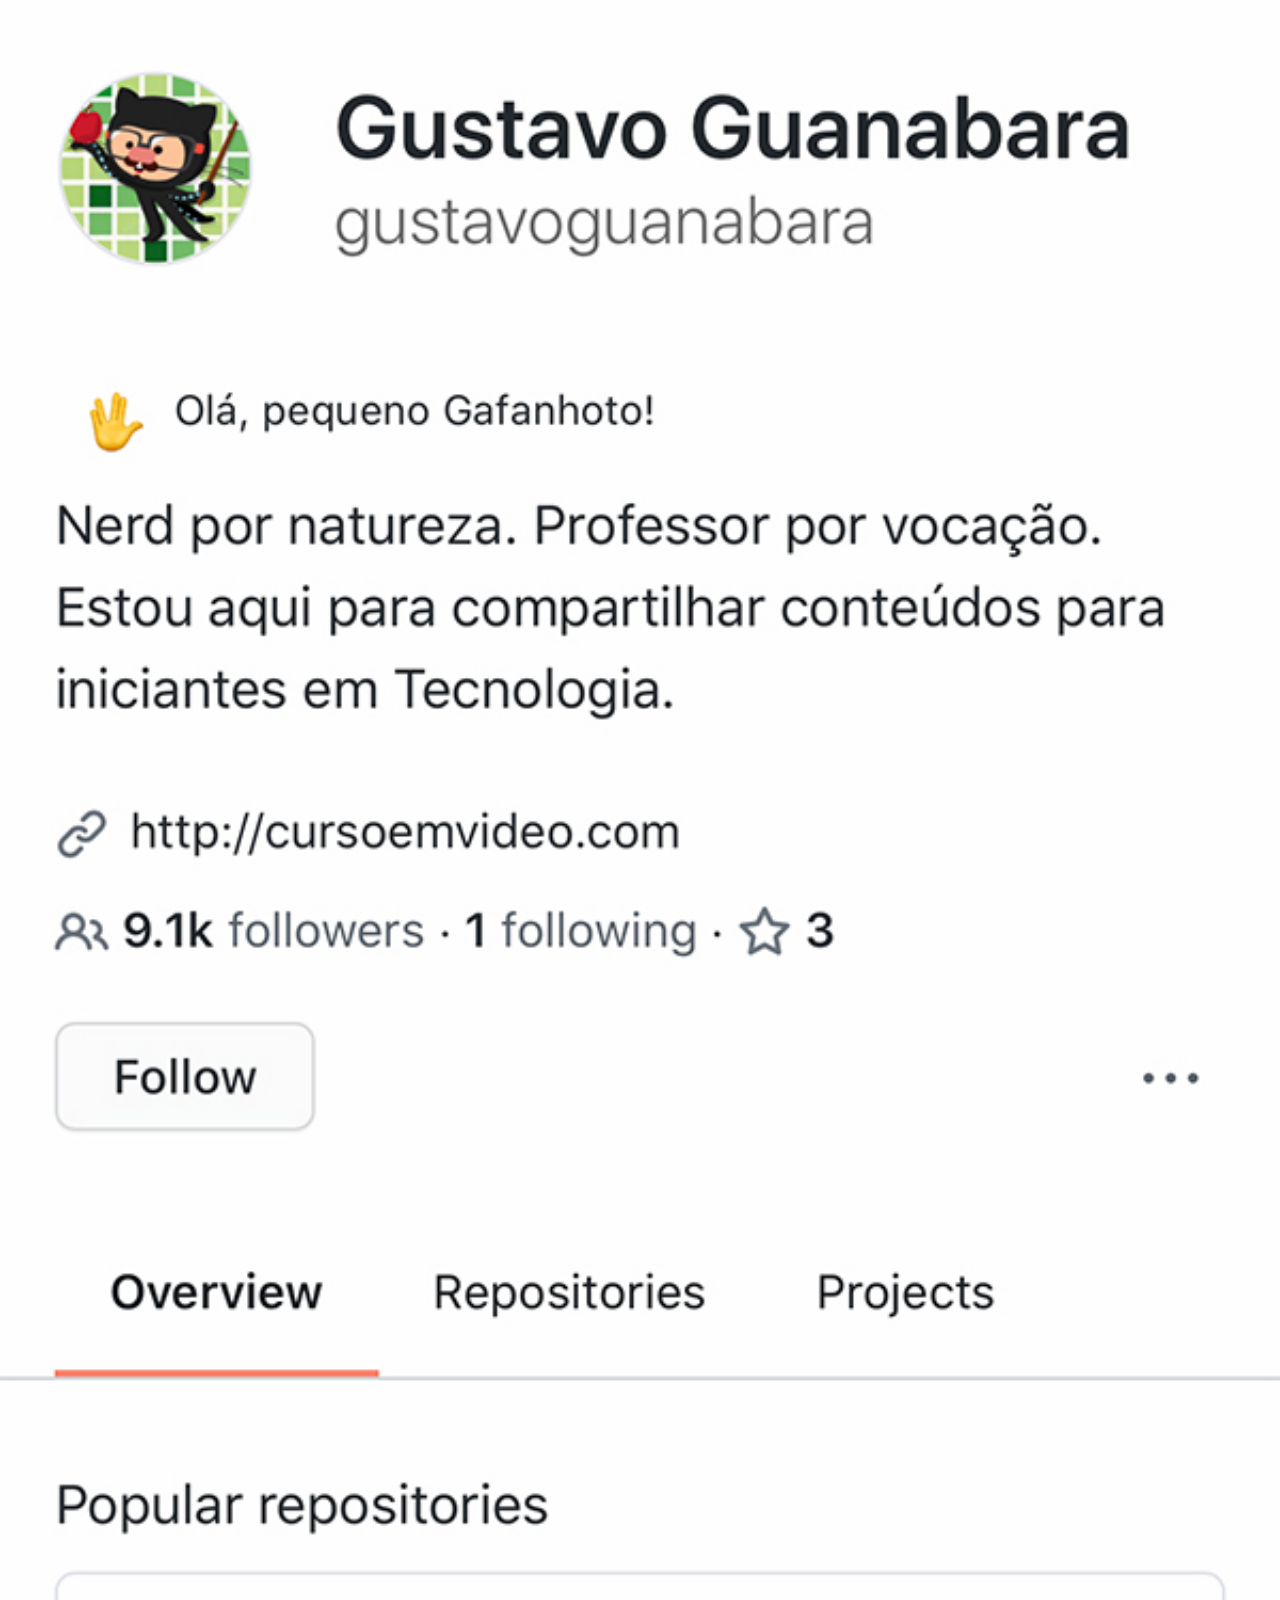
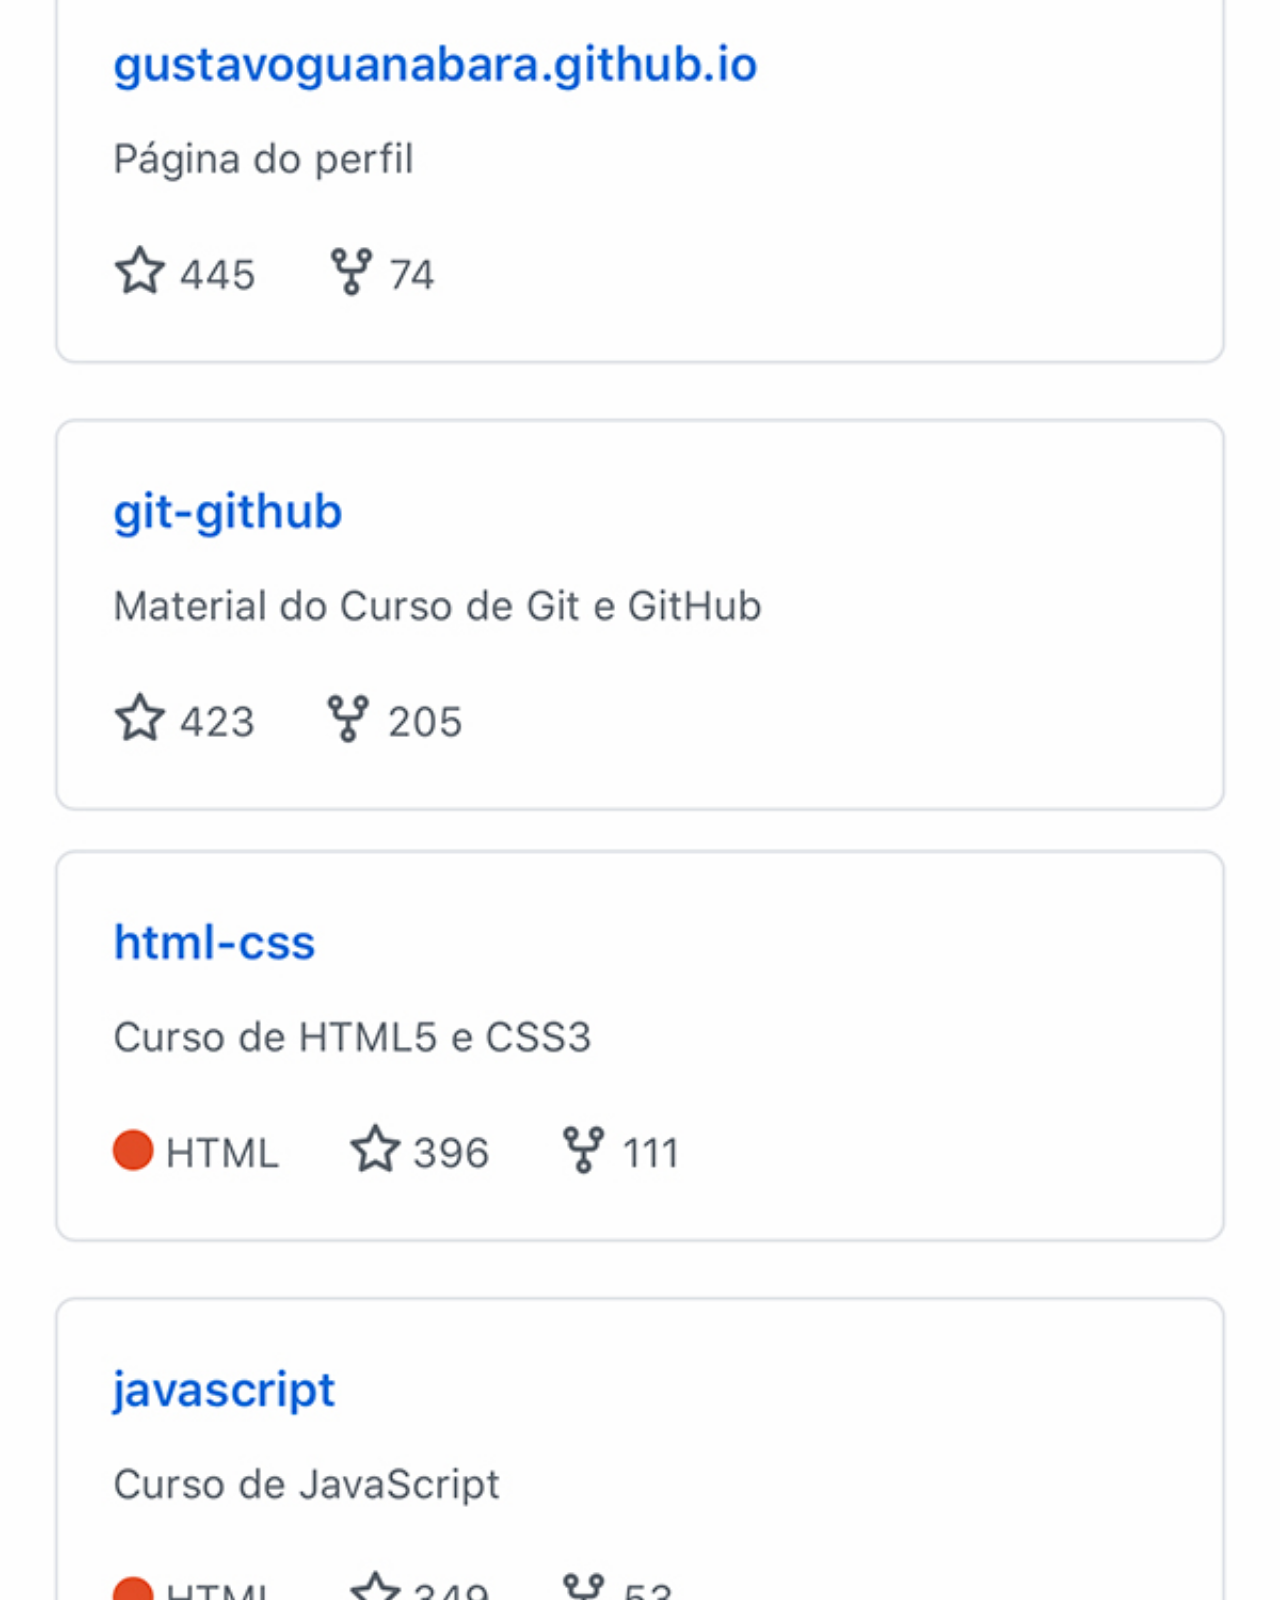
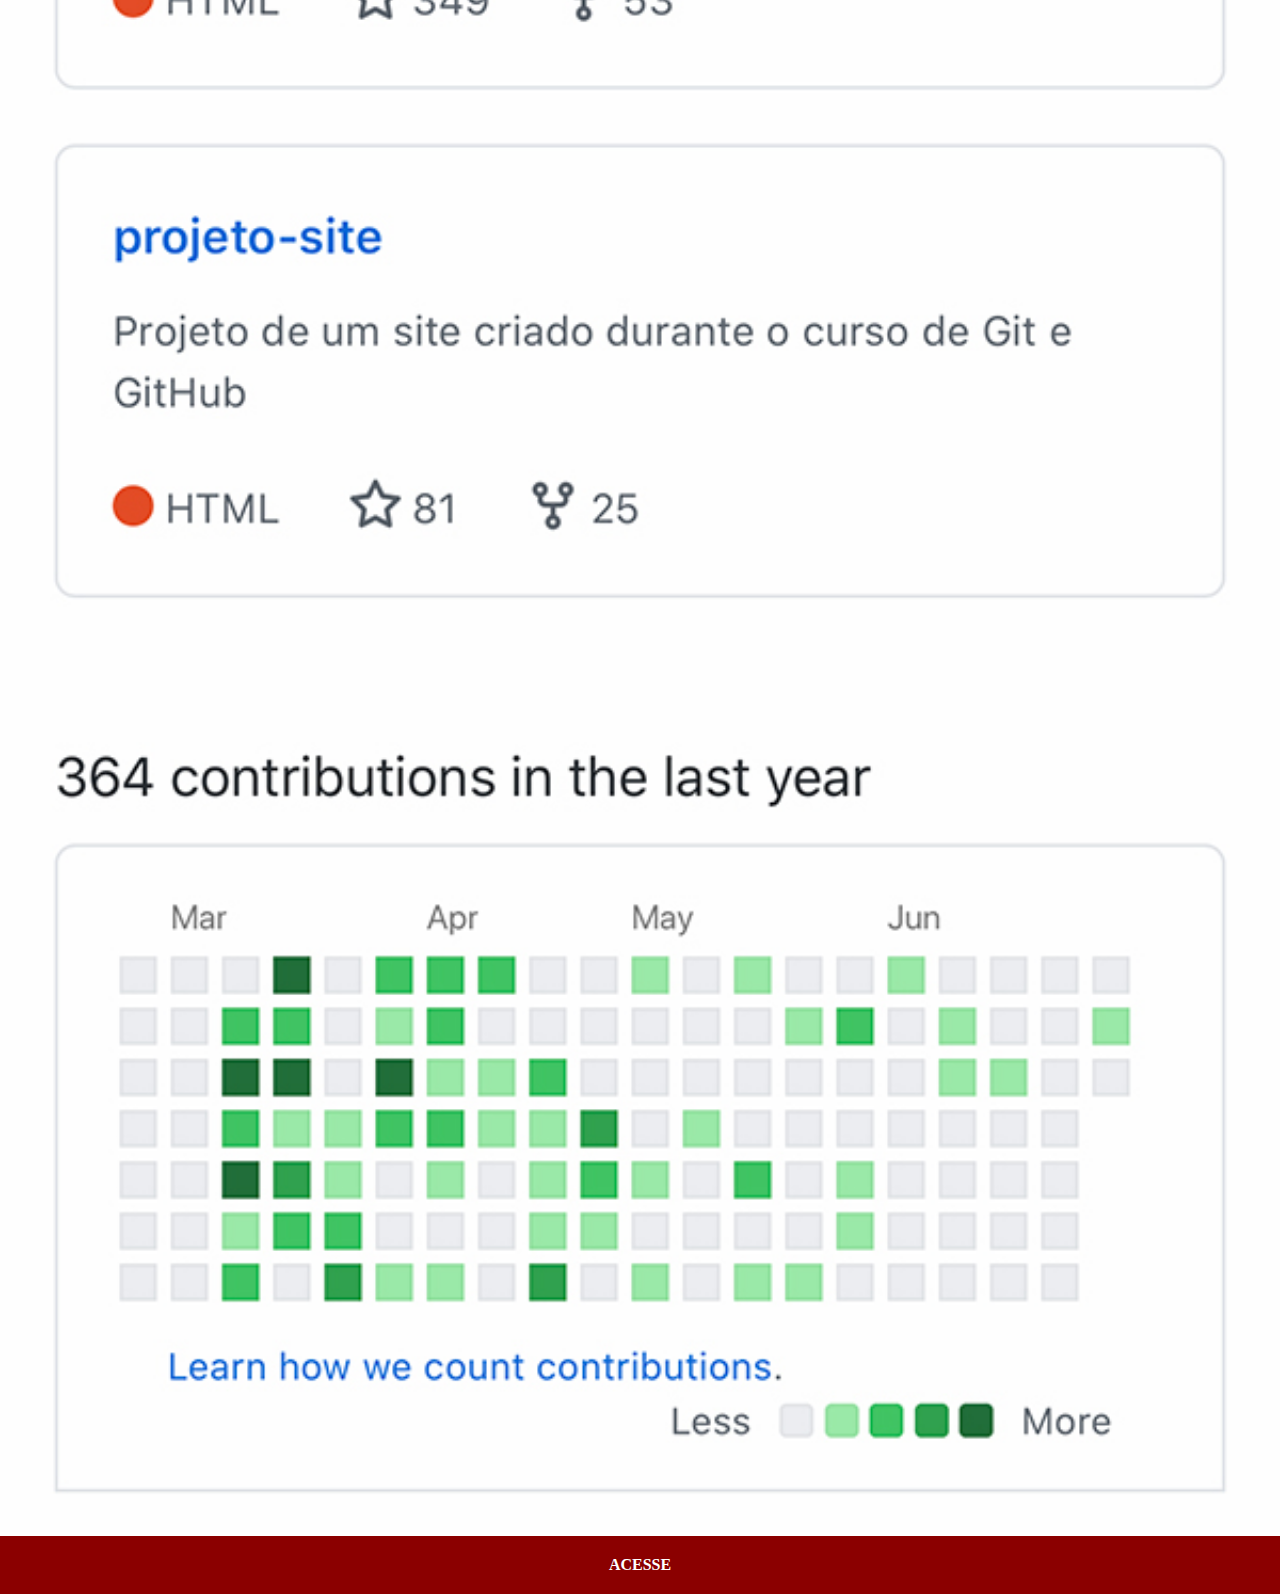
==== github.html @ b73fe754 "alterações feitas no projeto do celular com fundo de madeira" ====
<!DOCTYPE html>
<html lang="pt-br">
<head>
    <meta charset="UTF-8">
    <meta name="viewport" content="width=device-width, initial-scale=1.0">
    <title>Github</title>
    <link rel="stylesheet" href="estilo/social.css">
</head>
<body>
    <img src="pacote-d013/imagens/tela-github.jpg" alt="github"><a href="https://github.com/Kauansilva7" target="_blank">ACESSE</a>
</body>
</html>
---- estilo/social.css ----
@charset "UTF-8";

*{
    margin: 0px;
    padding: 0px;

}

::-webkit-scrollbar{
    width: 0px;
    height: 0px;
}

a{
    display: block;
    background-color: darkred;
    padding: 20px;
    text-align: center;
    text-decoration: none;
    color: white;
    font-weight: bolder;
}

img{
    width: 100vw;
}

a:hover{
    background-color: rgb(62, 91, 255);
    text-decoration: underline;
}
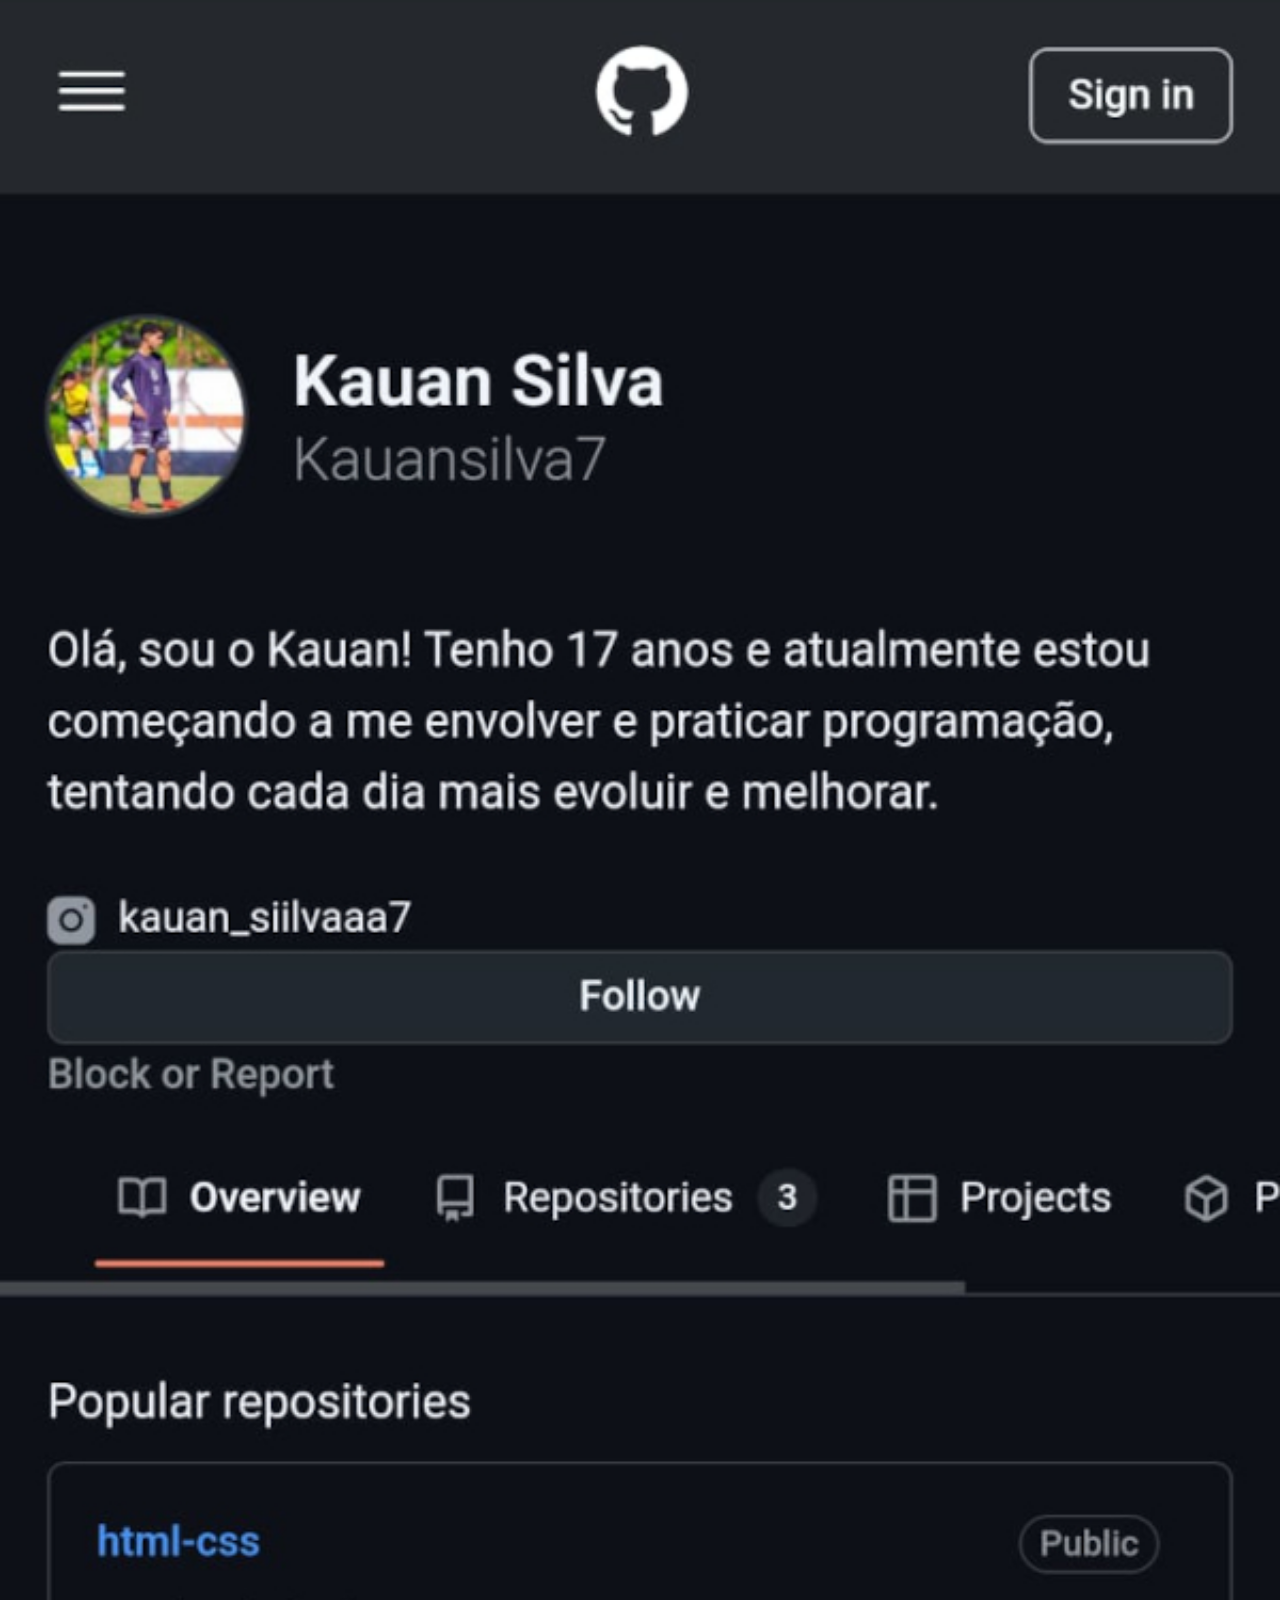
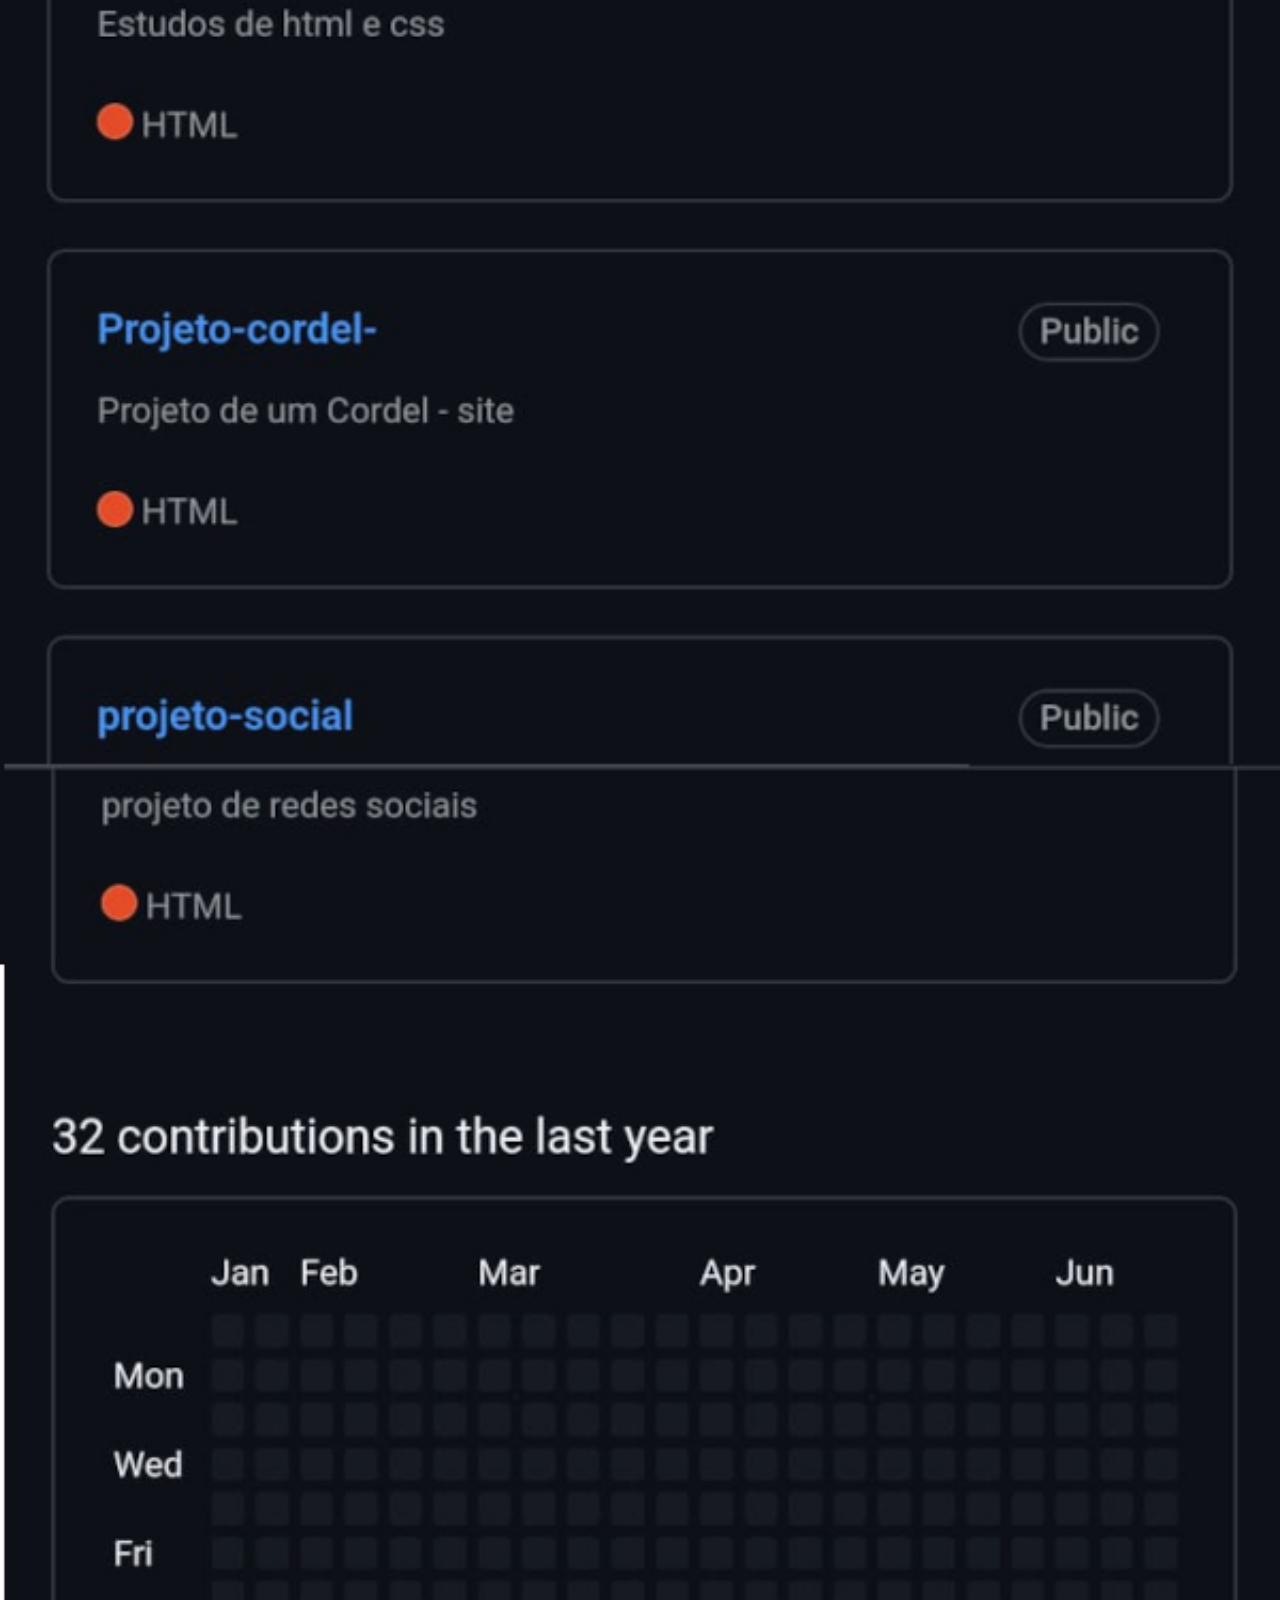
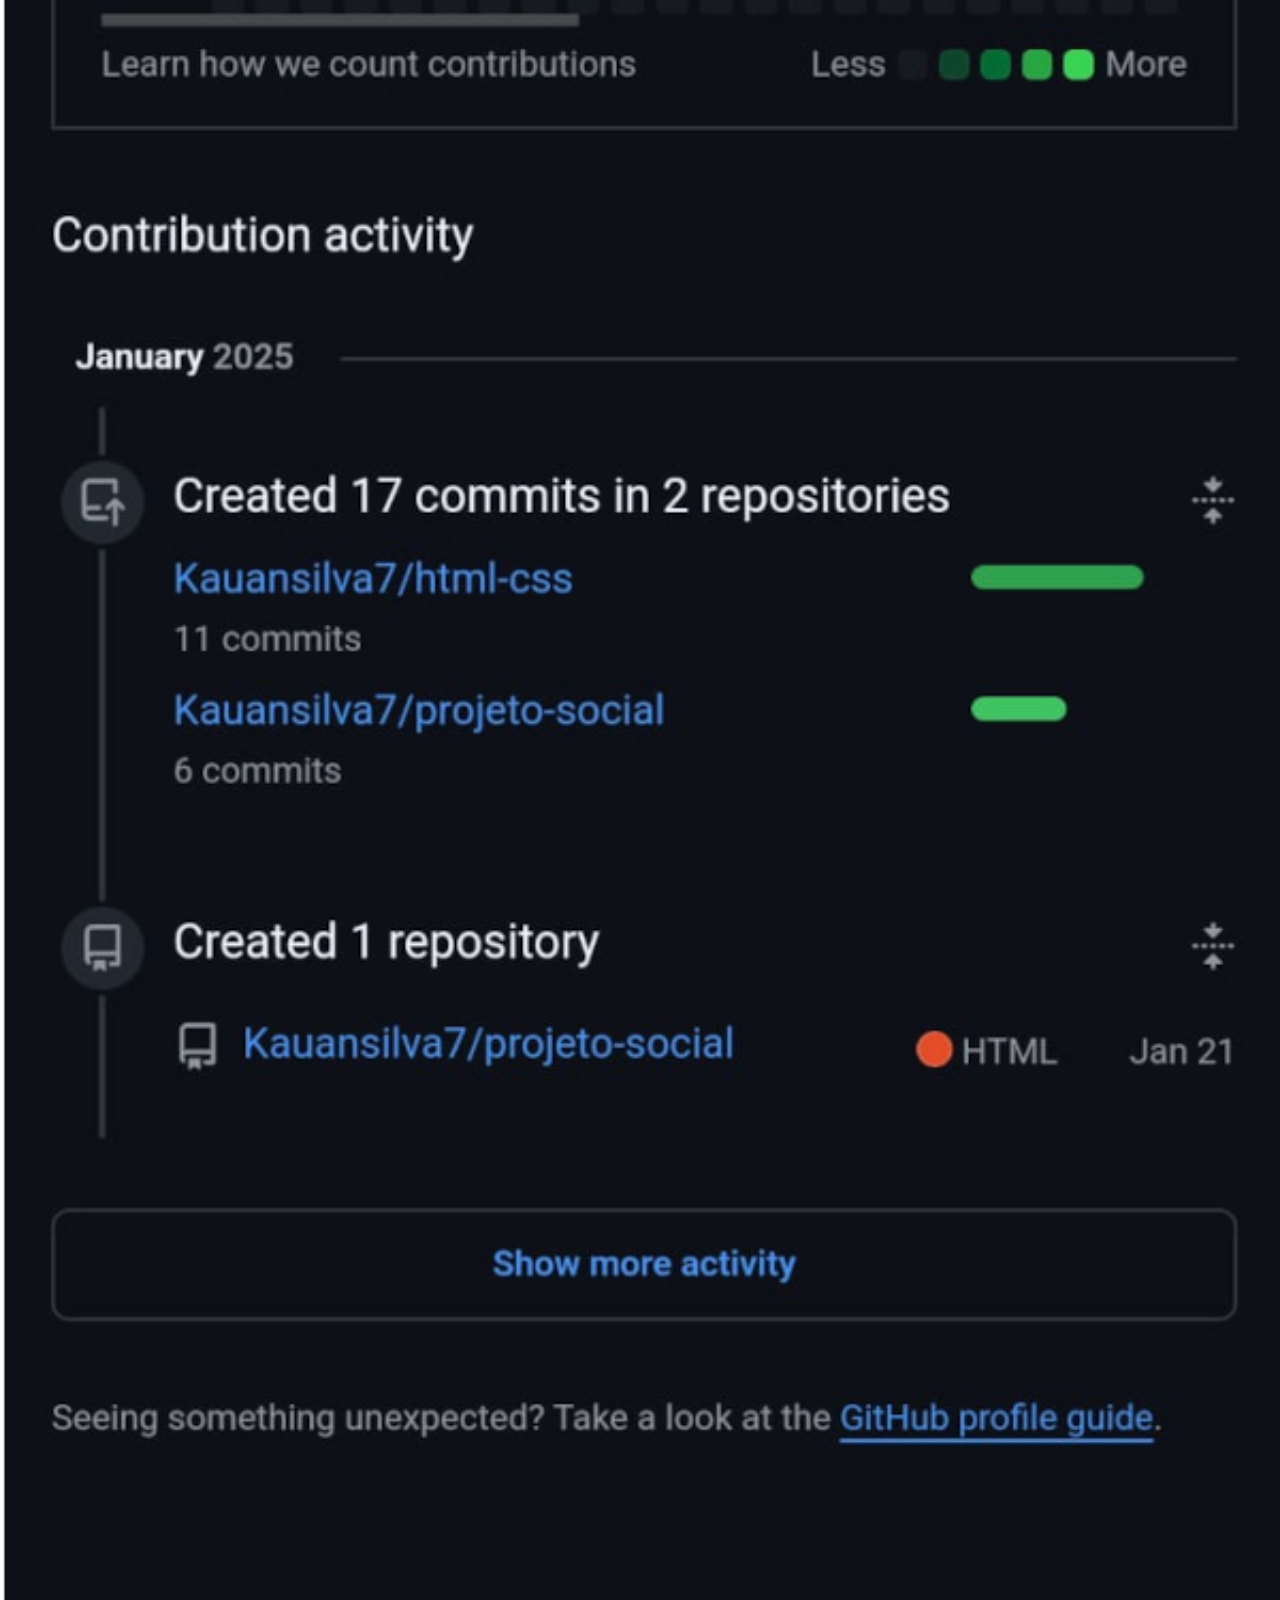
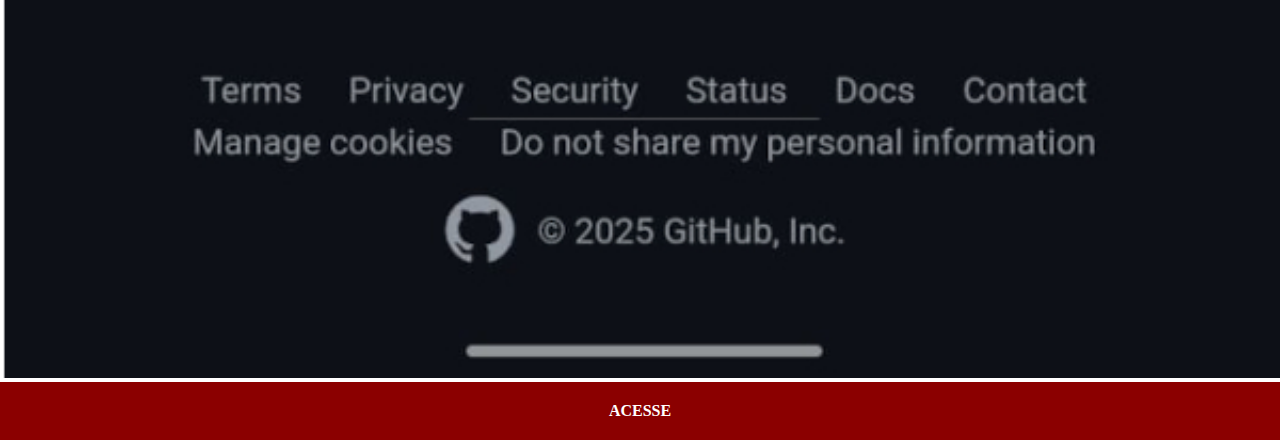
==== commit d0ee14bc: "mudanças de imagens (para minhas imagens)" ====
--- a/github.html
+++ b/github.html
@@ -7,6 +7,6 @@
     <link rel="stylesheet" href="estilo/social.css">
 </head>
 <body>
-    <img src="pacote-d013/imagens/tela-github.jpg" alt="github"><a href="https://github.com/Kauansilva7" target="_blank">ACESSE</a>
+    <img src="pacote-d013/imagens/WhatsApp Image 2025-01-22 at 12.52.31 (1).jpg" alt="github"><a href="https://github.com/Kauansilva7" target="_blank">ACESSE</a>
 </body>
 </html>